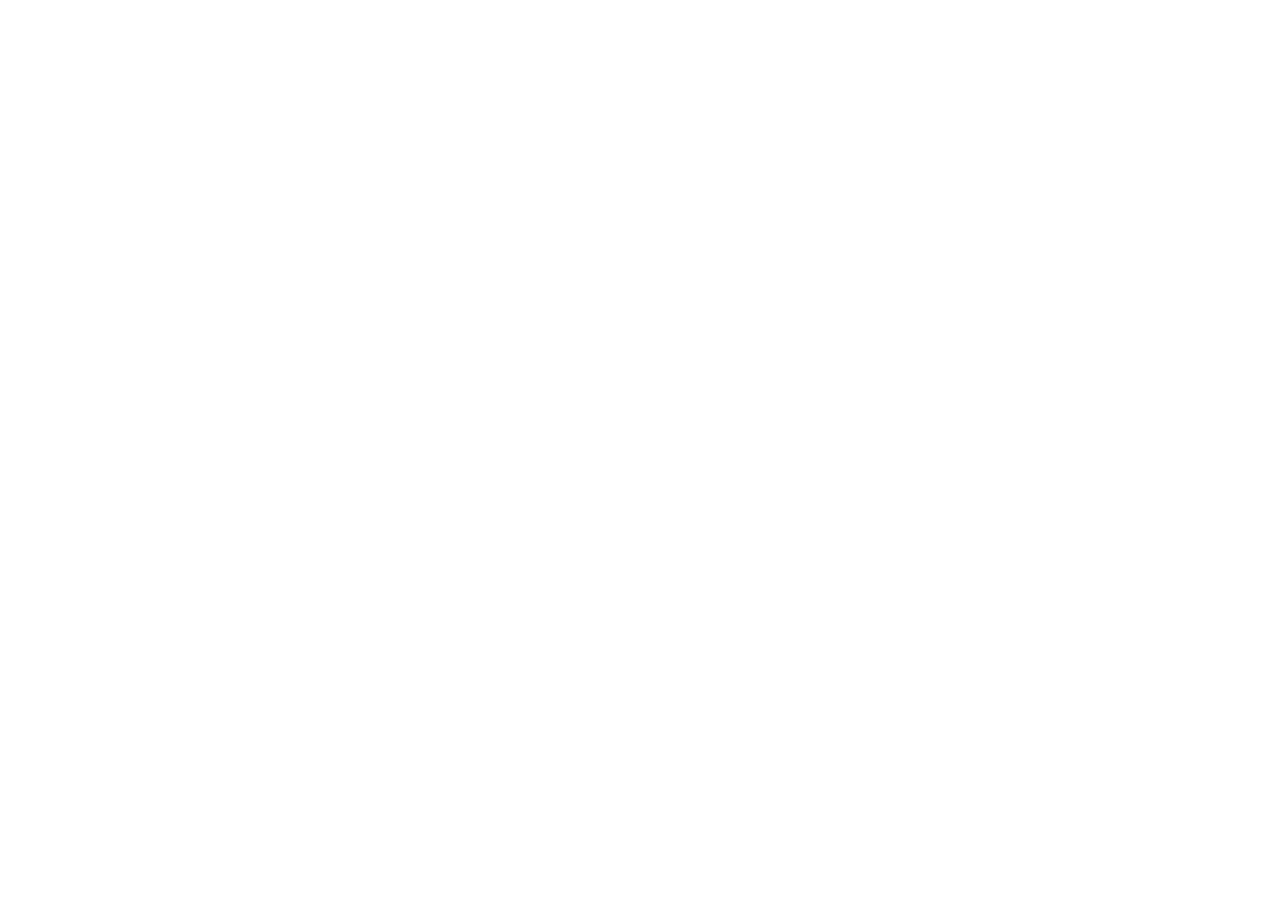
==== index.html @ 6072746e "Updates" ====
<!doctype html>
<html lang="es">
  <head>
    <meta charset="UTF-8" />
    <link rel="icon" type="image/svg+xml" href="/patitasbellasosorno-site/favicon.svg" />
    <meta name="viewport" content="width=device-width, initial-scale=1.0" />

    <!-- SEO: los valores definitivos se inyectan en runtime desde `config`
         (seo.titulo_pagina / seo.descripcion_meta) en la Fase 2. -->
    <title>AgendaBook — Agenda tu cita online</title>
    <meta name="description" content="Sistema de agendamiento online. Consulta disponibilidad y reserva tu cita." />

    <!-- Tema antes del primer pintado (evita el parpadeo). Debe correr síncrono
         y por eso vive aquí y no en el bundle. Replica la precedencia de
         ThemeProvider: elección guardada ?? default del cliente (config
         cacheado) ?? preferencia del sistema. -->
    <script>
      ;(function () {
        try {
          var stored = localStorage.getItem('agendabook:theme')
          var theme =
            stored === 'light' || stored === 'dark' ? stored : null
          if (!theme) {
            var raw = localStorage.getItem('agendabook:config')
            var config = raw ? JSON.parse(raw) : null
            var preferred = config && config['negocio.tema_default']
            if (preferred === 'claro') theme = 'light'
            else if (preferred === 'oscuro') theme = 'dark'
          }
          if (!theme) {
            theme = window.matchMedia('(prefers-color-scheme: dark)').matches
              ? 'dark'
              : 'light'
          }
          document.documentElement.setAttribute('data-theme', theme)
        } catch (e) {
          // sin acceso a storage: se usa el tema por defecto del CSS
        }
      })()
    </script>

    <link rel="preconnect" href="https://fonts.googleapis.com" />
    <link rel="preconnect" href="https://fonts.gstatic.com" crossorigin />
    <link
      href="https://fonts.googleapis.com/css2?family=Inter:wght@400;500;600;700;800&family=JetBrains+Mono:wght@400;600&display=swap"
      rel="stylesheet"
    />
    <script type="module" crossorigin src="/patitasbellasosorno-site/assets/index-vwF0lk4x.js"></script>
    <link rel="stylesheet" crossorigin href="/patitasbellasosorno-site/assets/index-Bf5cLgYM.css">
  </head>
  <body>
    <div id="root"></div>
  </body>
</html>
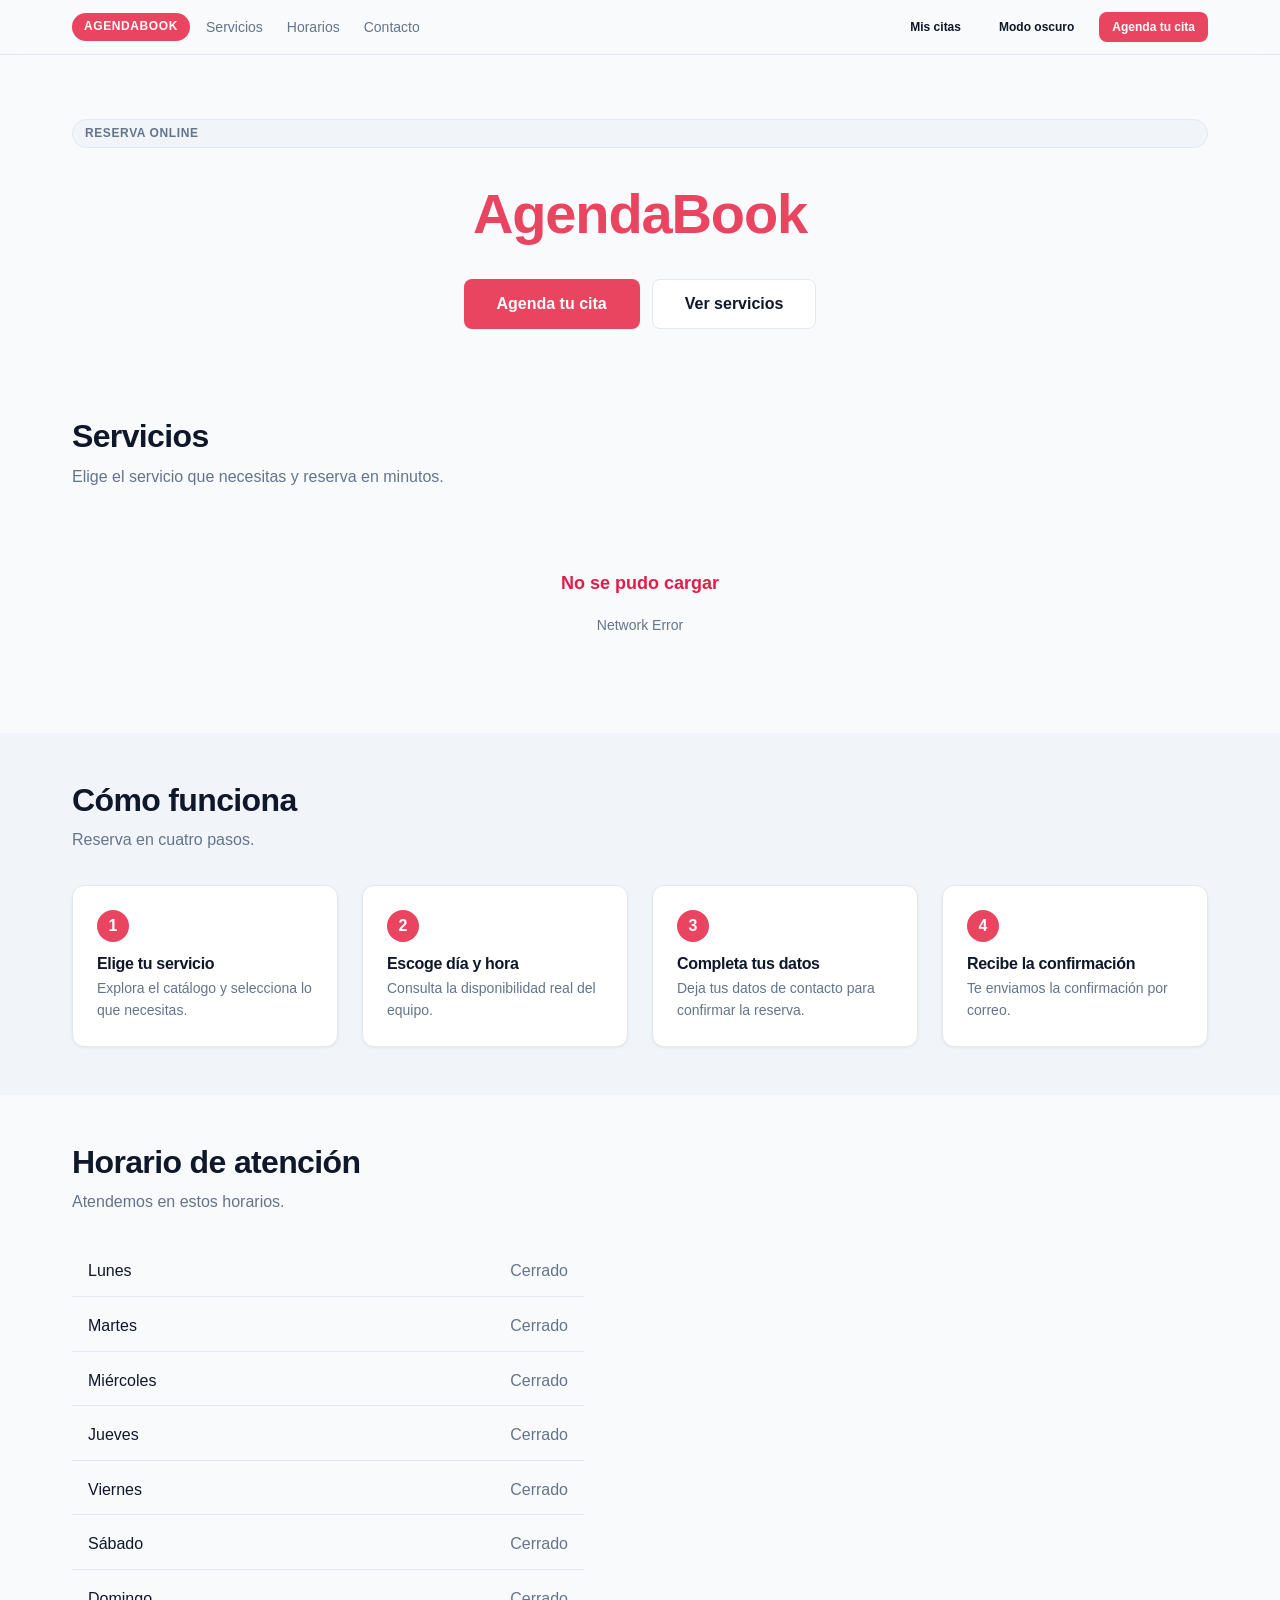
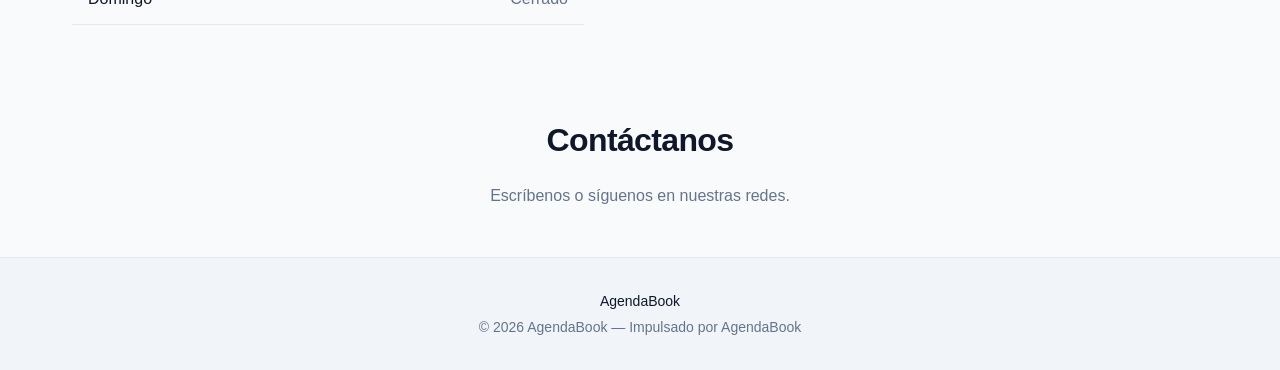
==== commit 298fcc8d: "Updates" ====
--- a/index.html
+++ b/index.html
@@ -2,7 +2,7 @@
 <html lang="es">
   <head>
     <meta charset="UTF-8" />
-    <link rel="icon" type="image/svg+xml" href="/patitasbellasosorno-site/favicon.svg" />
+    <link rel="icon" type="image/svg+xml" href="/favicon.svg" />
     <meta name="viewport" content="width=device-width, initial-scale=1.0" />
 
     <!-- SEO: los valores definitivos se inyectan en runtime desde `config`
@@ -45,8 +45,8 @@
       href="https://fonts.googleapis.com/css2?family=Inter:wght@400;500;600;700;800&family=JetBrains+Mono:wght@400;600&display=swap"
       rel="stylesheet"
     />
-    <script type="module" crossorigin src="/patitasbellasosorno-site/assets/index-vwF0lk4x.js"></script>
-    <link rel="stylesheet" crossorigin href="/patitasbellasosorno-site/assets/index-Bf5cLgYM.css">
+    <script type="module" crossorigin src="/assets/index-CkXLoan4.js"></script>
+    <link rel="stylesheet" crossorigin href="/assets/index-BlpPN8uC.css">
   </head>
   <body>
     <div id="root"></div>
--- a/assets/index-BlpPN8uC.css
+++ b/assets/index-BlpPN8uC.css
@@ -0,0 +1 @@
+button,input,optgroup,select,textarea{margin:0;font-family:inherit;font-size:100%;line-height:1.15}button,[type=button],[type=reset],[type=submit]{appearance:button}button::-moz-focus-inner{border-style:none;padding:0}[type=button]::-moz-focus-inner{border-style:none;padding:0}[type=reset]::-moz-focus-inner{border-style:none;padding:0}[type=submit]::-moz-focus-inner{border-style:none;padding:0}textarea{resize:vertical;overflow:auto}fieldset{border:0}legend{padding:0}progress{vertical-align:baseline}[type=search]{appearance:textfield;outline-offset:-2px}[type=search]::-webkit-search-decoration{-webkit-appearance:none}::-webkit-file-upload-button{-webkit-appearance:button;font:inherit}*,:before,:after{box-sizing:border-box}*{margin:0;padding:0}html{-webkit-text-size-adjust:100%;-moz-text-size-adjust:100%;text-size-adjust:100%}body{flex-direction:column;min-height:100vh;display:flex}img,picture,video,canvas,svg{max-width:100%;display:block}input,button,textarea,select{font:inherit;color:inherit;background:0 0;border:none}button{cursor:pointer}ul,ol{list-style:none}a{color:inherit;text-decoration:none;transition:color .15s cubic-bezier(.4,0,.2,1)}table{border-collapse:collapse;border-spacing:0}[hidden]{display:none!important}body{color:var(--color-text);-webkit-font-smoothing:antialiased;-moz-osx-font-smoothing:grayscale;font-family:Inter,-apple-system,BlinkMacSystemFont,Segoe UI,Roboto,Helvetica,Arial,sans-serif;font-size:1rem;font-weight:400;line-height:1.6}h1,h2,h3,h4,h5,h6{letter-spacing:-.02em;color:var(--color-text);font-weight:700;line-height:1.2}h1{font-size:clamp(2rem,5vw,3.5rem);font-weight:800}h2{font-size:2rem}h3{font-size:1.5rem}h4{font-size:1.125rem}p{color:var(--color-text);font-size:1rem}small{font-size:.875rem}strong{font-weight:600}code,kbd,samp{font-family:JetBrains Mono,Fira Code,ui-monospace,SFMono-Regular,Menlo,Consolas,monospace;font-size:.9em}.text-muted{color:var(--color-text-muted)}.text-center{text-align:center}.text-accent{color:var(--color-accent)}.text-primary{color:var(--color-primary)}:root{scroll-behavior:smooth;font-size:16px}body{background-color:var(--color-bg);color:var(--color-text);transition:background-color .25s cubic-bezier(.4,0,.2,1),color .25s cubic-bezier(.4,0,.2,1)}#root{flex-direction:column;flex:1;min-height:100vh;display:flex}.app-main{flex:1}@media (prefers-reduced-motion:reduce){html{scroll-behavior:auto}*,:before,:after{transition-duration:.01ms!important;animation-duration:.01ms!important;animation-iteration-count:1!important}}:root{--lightningcss-light:initial;--lightningcss-dark: ;color-scheme:light;--color-primary:#1a1a2e;--color-primary-contrast:#fff;--color-accent:#e94560;--color-accent-contrast:#fff;--color-bg:#f8fafc;--color-bg-subtle:#f1f5f9;--color-surface:#fff;--color-surface-strong:#f8fafc;--color-text:#0f172a;--color-text-muted:#64748b;--color-border:#e2e8f0;--color-success:#059669;--color-danger:#e11d48;--color-warning:#b45309;--shadow-sm:0 1px 3px #0f172a0f;--shadow-md:0 4px 12px #0f172a14;--shadow-lg:0 8px 24px #0f172a1f}[data-theme=dark]{--lightningcss-light: ;--lightningcss-dark:initial;color-scheme:dark;--color-primary:#6366f1;--color-primary-contrast:#fff;--color-accent:#e94560;--color-accent-contrast:#fff;--color-bg:#0b1020;--color-bg-subtle:#111831;--color-surface:#151d38;--color-surface-strong:#1b2445;--color-text:#f1f5f9;--color-text-muted:#94a3b8;--color-border:#26304f;--color-success:#34d399;--color-danger:#fb7185;--color-warning:#fbbf24;--shadow-sm:0 1px 3px #0006;--shadow-md:0 4px 12px #00000080;--shadow-lg:0 8px 24px #0009}.container{width:100%;max-width:1200px;margin-inline:auto;padding-inline:1rem}@media (width>=768px){.container{padding-inline:2rem}}.container--narrow{max-width:800px}.stack{flex-direction:column;gap:1rem;display:flex}.stack--sm{gap:.5rem}.stack--lg{gap:2rem}.cluster{flex-wrap:wrap;align-items:center;gap:.75rem;display:flex}.grid{grid-template-columns:1fr;gap:1.5rem;display:grid}@media (width>=768px){.grid{grid-template-columns:repeat(2,1fr)}}@media (width>=1024px){.grid{grid-template-columns:repeat(3,1fr)}}@media (width>=768px){.grid--2{grid-template-columns:repeat(2,1fr)}}.section{padding-block:2.5rem}.section--tight{padding-block:1.5rem}.section--loose{padding-block:4rem}.header{z-index:50;background-color:color-mix(in srgb, var(--color-bg) 85%, transparent);border-bottom:1px solid var(--color-border);-webkit-backdrop-filter:blur(12px);backdrop-filter:blur(12px);position:sticky;top:0}.header__content{justify-content:space-between;align-items:center;gap:1rem;padding-block:.75rem;display:flex}.header__brand{align-items:center;gap:.75rem;min-width:0;font-size:1.125rem;font-weight:700;display:inline-flex}.header__brand-name{letter-spacing:.05em;text-transform:uppercase;white-space:nowrap;text-overflow:ellipsis;background-color:var(--color-accent);max-width:100%;color:var(--color-accent-contrast);border-radius:9999px;padding:.25rem .75rem;font-size:.75rem;font-weight:600;display:inline-block;overflow:hidden}.header__logo{border-radius:8px;width:auto;height:2rem}.header__actions{align-items:center;gap:.75rem;margin-left:auto;display:flex}@media (width<=767px){.header__content{flex-wrap:wrap;justify-content:center;row-gap:.5rem}.header__actions{margin-left:0}}.navbar__list{align-items:center;gap:1.5rem;display:flex}.navbar__link{color:var(--color-text-muted);font-size:.875rem;font-weight:500}.navbar__link:hover{color:var(--color-accent)}@media (width<=767px){.navbar{display:none}}.lang-switcher{border:1px solid var(--color-border);border-radius:9999px;align-items:center;display:inline-flex;overflow:hidden}.lang-switcher__btn{color:var(--color-text-muted);padding:.25rem .75rem;font-size:.75rem;font-weight:600}.lang-switcher__btn--active{background-color:var(--color-accent);color:var(--color-accent-contrast)}.footer{background-color:var(--color-bg-subtle);border-top:1px solid var(--color-border);text-align:center;margin-top:auto;padding-block:2rem}.footer__content{flex-direction:column;gap:.25rem;display:flex}.footer__text{color:var(--color-text-muted);font-size:.875rem}.footer__highlight{color:var(--color-text);font-weight:500}.footer__social{flex-wrap:wrap;justify-content:center;align-items:center;gap:.75rem;margin-block:.5rem;display:flex}.footer__social-label{letter-spacing:.05em;text-transform:uppercase;color:var(--color-text-muted);font-size:.75rem;font-weight:600}.footer__social-list{flex-wrap:wrap;justify-content:center;align-items:center;gap:.75rem;display:flex}.footer__social-link{background-color:var(--color-surface);border:1px solid var(--color-border);width:2.25rem;height:2.25rem;color:var(--color-text-muted);border-radius:9999px;justify-content:center;align-items:center;transition:color .15s cubic-bezier(.4,0,.2,1),border-color .15s cubic-bezier(.4,0,.2,1),transform .15s cubic-bezier(.4,0,.2,1);display:flex}.footer__social-link:hover{color:var(--color-accent);border-color:var(--color-accent);transform:translateY(-1px)}.btn{cursor:pointer;-webkit-user-select:none;user-select:none;border:1px solid #0000;border-radius:8px;justify-content:center;align-items:center;gap:.5rem;padding:.75rem 1.5rem;font-family:Inter,-apple-system,BlinkMacSystemFont,Segoe UI,Roboto,Helvetica,Arial,sans-serif;font-size:.875rem;font-weight:600;line-height:1;transition:background-color .15s cubic-bezier(.4,0,.2,1),border-color .15s cubic-bezier(.4,0,.2,1),color .15s cubic-bezier(.4,0,.2,1),transform .15s cubic-bezier(.4,0,.2,1),box-shadow .15s cubic-bezier(.4,0,.2,1);display:inline-flex}.btn:hover{transform:translateY(-1px)}.btn:active{transform:translateY(0)}.btn:focus-visible{outline:2px solid var(--color-accent);outline-offset:2px}.btn:disabled,.btn[aria-disabled=true]{opacity:.5;cursor:not-allowed;box-shadow:none;transform:none}.btn--primary{background-color:var(--color-primary);color:var(--color-primary-contrast)}.btn--primary:hover{box-shadow:var(--shadow-md)}.btn--accent{background-color:var(--color-accent);color:var(--color-accent-contrast)}.btn--accent:hover{box-shadow:var(--shadow-md)}.btn--secondary{background-color:var(--color-surface);color:var(--color-text);border-color:var(--color-border)}.btn--secondary:hover{background-color:var(--color-bg-subtle);border-color:var(--color-accent)}.btn--ghost{color:var(--color-text);background-color:#0000}.btn--ghost:hover{background-color:var(--color-bg-subtle)}.btn--danger{background-color:var(--color-surface);color:var(--color-danger);border-color:var(--color-danger)}.btn--danger:hover{background-color:var(--color-danger);color:var(--color-primary-contrast)}.btn--sm{padding:.5rem .75rem;font-size:.75rem}.btn--lg{padding:1rem 2rem;font-size:1rem}.btn--block{width:100%}.card{background-color:var(--color-surface);border:1px solid var(--color-border);box-shadow:var(--shadow-sm);border-radius:12px;flex-direction:column;gap:.75rem;padding:1.5rem;transition:transform .25s cubic-bezier(.4,0,.2,1),box-shadow .25s cubic-bezier(.4,0,.2,1),border-color .25s cubic-bezier(.4,0,.2,1);display:flex}.card__header{justify-content:space-between;align-items:center;gap:.75rem;display:flex}.card__title{font-size:1.125rem;font-weight:700}.card__text{color:var(--color-text-muted);font-size:.875rem;line-height:1.6}.card__footer{border-top:1px solid var(--color-border);align-items:center;gap:.75rem;margin-top:auto;padding-top:.75rem;display:flex}.card--interactive{cursor:pointer}.card--interactive:hover{border-color:var(--color-accent);box-shadow:var(--shadow-md);transform:translateY(-3px)}.card--selected{border-color:var(--color-accent);box-shadow:0 0 0 2px var(--color-accent) inset}.badge{letter-spacing:.05em;text-transform:uppercase;background-color:var(--color-bg-subtle);color:var(--color-text-muted);border:1px solid var(--color-border);border-radius:9999px;align-items:center;gap:.25rem;padding:.25rem .75rem;font-size:.75rem;font-weight:600;display:inline-flex}.badge--accent{background-color:var(--color-accent);color:var(--color-accent-contrast);border-color:#0000}.badge--success{color:var(--color-success);border-color:var(--color-success)}.badge--warning{color:var(--color-warning);border-color:var(--color-warning)}.badge--danger{color:var(--color-danger);border-color:var(--color-danger)}.form{flex-direction:column;gap:1rem;display:flex}.form__row{grid-template-columns:1fr;gap:1rem;display:grid}@media (width>=768px){.form__row{grid-template-columns:repeat(2,1fr)}}.field{flex-direction:column;gap:.5rem;display:flex}.field__label{color:var(--color-text);font-size:.875rem;font-weight:500}.field__hint{color:var(--color-text-muted);font-size:.75rem}.field__error{color:var(--color-danger);font-size:1rem;font-weight:500;line-height:1.6}.field__link{color:color-mix(in srgb, var(--color-accent) 80%, var(--color-text));text-underline-offset:2px;text-decoration:underline;transition:filter .15s cubic-bezier(.4,0,.2,1)}.field__link:hover,.field__link:focus-visible{filter:brightness(1.15)}.field__control{width:100%;color:var(--color-text);background-color:var(--color-surface);border:1px solid var(--color-border);border-radius:8px;padding:.75rem 1rem;font-size:1rem;transition:border-color .15s cubic-bezier(.4,0,.2,1),box-shadow .15s cubic-bezier(.4,0,.2,1)}.field__control::placeholder{color:var(--color-text-muted)}.field__control:focus{border-color:var(--color-accent);box-shadow:0 0 0 3px color-mix(in srgb, var(--color-accent) 25%, transparent);outline:none}.field--invalid .field__control{border-color:var(--color-danger)}textarea.field__control{resize:vertical;min-height:8rem}.privacy__toggle{text-underline-offset:2px;align-items:center;gap:.25rem;text-decoration:underline;display:inline-flex}.privacy__chevron{transition:transform .15s cubic-bezier(.4,0,.2,1)}.privacy__toggle[aria-expanded=true] .privacy__chevron{transform:rotate(180deg)}.privacy__aviso{color:var(--color-text-muted);background-color:var(--color-bg-subtle);border:1px solid var(--color-border);border-radius:8px;margin-top:.5rem;padding:.75rem;font-size:.75rem}.honeypot{clip:rect(0 0 0 0);white-space:nowrap;border:0;width:1px;height:1px;margin:-1px;padding:0;position:absolute;overflow:hidden}.modal{width:calc(100% - 2rem);max-width:640px;color:var(--color-text);background:0 0;border:none;margin:auto;padding:0}.modal::backdrop{-webkit-backdrop-filter:blur(4px);backdrop-filter:blur(4px);background-color:#02061799}.modal__content{background-color:var(--color-surface);border:1px solid var(--color-border);max-height:85vh;box-shadow:var(--shadow-lg);border-radius:16px;flex-direction:column;display:flex;overflow:hidden}.modal__header{border-bottom:1px solid var(--color-border);justify-content:space-between;align-items:center;gap:1rem;padding:1.5rem;display:flex}.modal__title{font-size:1.125rem;font-weight:700}.modal__close{width:2rem;height:2rem;color:var(--color-text-muted);border-radius:9999px;justify-content:center;align-items:center;transition:background-color .15s cubic-bezier(.4,0,.2,1),color .15s cubic-bezier(.4,0,.2,1);display:inline-flex}.modal__close:hover{background-color:var(--color-bg-subtle);color:var(--color-text)}.modal__body{padding:1.5rem;overflow-y:auto}.modal__footer{border-top:1px solid var(--color-border);justify-content:flex-end;gap:.75rem;padding:1rem 1.5rem;display:flex}.loader{border:2px solid var(--color-border);border-top-color:var(--color-accent);border-radius:50%;width:1.5rem;height:1.5rem;animation:.7s linear infinite loader-spin;display:inline-block}.loader--lg{border-width:3px;width:2.5rem;height:2.5rem}.loader__label{color:var(--color-text-muted);margin-left:.5rem;font-size:.875rem}@keyframes loader-spin{to{transform:rotate(360deg)}}.status-feedback{text-align:center;flex-direction:column;justify-content:center;align-items:center;gap:1rem;padding:3rem 1rem;display:flex}.status-feedback__title{font-size:1.125rem;font-weight:700}.status-feedback__text{max-width:26rem;color:var(--color-text-muted);font-size:.875rem}.status-feedback__note{max-width:26rem;color:var(--color-text-muted);font-size:.75rem}.status-feedback--error .status-feedback__title{color:var(--color-danger)}.toast{background-color:var(--color-surface);min-width:16rem;max-width:24rem;color:var(--color-text);border:1px solid var(--color-border);box-shadow:var(--shadow-lg);border-left-width:4px;border-radius:8px;align-items:flex-start;gap:.75rem;padding:1rem;display:flex}.toast__body{flex:1}.toast__title{font-size:.875rem;font-weight:600}.toast__message{color:var(--color-text-muted);font-size:.75rem}.toast--success{border-left-color:var(--color-success)}.toast--error{border-left-color:var(--color-danger)}.toast--warning{border-left-color:var(--color-warning)}.toast-region{z-index:1100;flex-direction:column;gap:.75rem;display:flex;position:fixed;bottom:1.5rem;right:1.5rem}.home{flex-direction:column;display:flex}.home__hero{text-align:center;padding-block:4rem 2.5rem}.home__logo{border-radius:12px;width:auto;height:4rem;margin-inline:auto}.home__title{color:var(--color-accent);font-size:clamp(2rem,5vw,3.5rem)}.home__tagline{max-width:40rem;color:var(--color-text-muted);margin-inline:auto;font-size:1.125rem}.home__cta{justify-content:center}.home__section{padding-block:3rem}.home__section--subtle{background-color:var(--color-bg-subtle)}.home__section-header{max-width:42rem;margin-bottom:2rem}.home__section-title{margin-bottom:.5rem;font-size:2rem}.home__section-subtitle{color:var(--color-text-muted);font-size:1rem}.service-card__price{color:var(--color-text);font-size:1rem;font-weight:600}.professional-card__photo{object-fit:cover;border-radius:9999px;width:4.5rem;height:4.5rem}.professional-card__photo--empty{background-color:var(--color-bg-subtle);color:var(--color-text-muted);justify-content:center;align-items:center;font-size:1.125rem;font-weight:700;display:flex}.professional-card__specs{flex-direction:column;gap:.5rem;margin-top:auto;padding-top:.75rem;display:flex}.professional-card__specs-label{letter-spacing:.05em;text-transform:uppercase;color:var(--color-text-muted);font-size:.75rem;font-weight:600}.schedule{gap:.25rem;max-width:32rem;display:grid}.schedule__row{border-bottom:1px solid var(--color-border);justify-content:space-between;align-items:center;padding:.75rem 1rem;display:flex}.schedule__day{font-weight:500}.schedule__hours{color:var(--color-text-muted);font-variant-numeric:tabular-nums}.steps{grid-template-columns:1fr;gap:1.5rem;display:grid}@media (width>=768px){.steps{grid-template-columns:repeat(2,1fr)}}@media (width>=1024px){.steps{grid-template-columns:repeat(4,1fr)}}.step{background-color:var(--color-surface);border:1px solid var(--color-border);box-shadow:var(--shadow-sm);border-radius:12px;padding:1.5rem}.step__index{background-color:var(--color-accent);width:2rem;height:2rem;color:var(--color-accent-contrast);border-radius:9999px;justify-content:center;align-items:center;margin-bottom:.75rem;font-weight:700;display:flex}.step__title{margin-bottom:.25rem;font-size:1rem}.step__text{color:var(--color-text-muted);font-size:.875rem}.booking__title{margin-bottom:1.5rem}.booking__actions{justify-content:flex-end;margin-top:2rem}.booking-code{color:var(--color-accent);font-family:JetBrains Mono,Fira Code,ui-monospace,SFMono-Regular,Menlo,Consolas,monospace;font-size:1.125rem;font-weight:700}.booking-step__title{margin-bottom:.5rem}.booking-step__hint{color:var(--color-text-muted);margin-bottom:1rem;font-size:.875rem}.booking-option,.service-card--selectable{text-align:left}.wizard-steps{flex-wrap:wrap;gap:.75rem;margin-bottom:2rem;display:flex}.wizard-steps__item{color:var(--color-text-muted);align-items:center;gap:.5rem;font-size:.875rem;display:flex}.wizard-steps__item--active{color:var(--color-text);font-weight:600}.wizard-steps__item--done{color:var(--color-success)}.wizard-steps__index{border:1px solid var(--color-border);border-radius:9999px;justify-content:center;align-items:center;width:1.75rem;height:1.75rem;font-size:.75rem;display:flex}.wizard-steps__item--active .wizard-steps__index{background-color:var(--color-accent);color:var(--color-accent-contrast);border-color:#0000}.wizard-steps__item--done .wizard-steps__index{border-color:var(--color-success);color:var(--color-success)}.calendar{background-color:var(--color-surface);border:1px solid var(--color-border);box-shadow:var(--shadow-sm);border-radius:12px;padding:1rem}.calendar__header{justify-content:space-between;align-items:center;margin-bottom:.75rem;display:flex}.calendar__month{font-weight:700}.calendar__weekdays,.calendar__grid{grid-template-columns:repeat(7,1fr);gap:.25rem;display:grid}.calendar__weekday{text-align:center;text-transform:uppercase;color:var(--color-text-muted);font-size:.75rem}.calendar__day{aspect-ratio:1;border:1px solid #0000;border-radius:8px;justify-content:center;align-items:center;font-size:.875rem;display:flex}.calendar__day--outside{opacity:.4}.calendar__day--available{background-color:color-mix(in srgb, var(--color-success) 15%, transparent);border-color:var(--color-success);cursor:pointer}.calendar__day--full,.calendar__day--closed{background-color:var(--color-bg-subtle);color:var(--color-text-muted)}.calendar__day--disabled{opacity:.4;color:var(--color-text-muted)}.calendar__day--selected{background-color:var(--color-accent);border-color:var(--color-accent);color:var(--color-accent-contrast)}.calendar__legend{flex-wrap:wrap;gap:.75rem;margin-top:1rem;font-size:.75rem;display:flex}.calendar__legend-item{color:var(--color-text-muted);align-items:center;gap:.25rem;display:inline-flex}.calendar__legend-item:before{content:"";border-radius:8px;width:.75rem;height:.75rem}.calendar__legend-item--available:before{background-color:color-mix(in srgb, var(--color-success) 25%, transparent);border:1px solid var(--color-success)}.calendar__legend-item--full:before,.calendar__legend-item--closed:before{background-color:var(--color-bg-subtle)}.calendar__legend-item--disabled:before{border:1px dashed var(--color-text-muted)}.slots{margin-top:1.5rem}.slots__grid{grid-template-columns:repeat(auto-fill,minmax(4.5rem,1fr));gap:.5rem;display:grid}.slot{border:1px solid var(--color-border);border-radius:8px;justify-content:center;align-items:center;padding:.5rem;font-size:.875rem;display:flex}.slot--free{background-color:var(--color-surface);color:var(--color-text);cursor:pointer}.slot--free:hover{border-color:var(--color-accent)}.slot--busy{background-color:var(--color-bg-subtle);color:var(--color-text-muted);text-decoration:line-through}.slot--selected{background-color:var(--color-accent);border-color:var(--color-accent);color:var(--color-accent-contrast)}.summary{background-color:var(--color-surface);border:1px solid var(--color-border);box-shadow:var(--shadow-sm);border-radius:12px;padding:1rem}.summary__row{border-bottom:1px solid var(--color-border);justify-content:space-between;gap:1rem;padding-block:.5rem;display:flex}.summary__row:last-child{border-bottom:none}.summary__label{color:var(--color-text-muted);font-size:.875rem}.summary__value{text-align:right;font-weight:500}.appointments__header{flex-wrap:wrap;justify-content:space-between;align-items:center;gap:.75rem;margin-bottom:1.5rem;display:flex}.appointments__title{margin-bottom:.25rem}.appointments__subtitle{color:var(--color-text-muted);font-size:.875rem}.appointments__session{align-items:center;gap:.75rem;display:flex}.appointments__user{font-size:.875rem;font-weight:500}.appointments__list{margin-top:1rem}.appointment-card__meta{flex-direction:column;gap:.25rem;font-size:.875rem;display:flex}.appointment-card__label{min-width:7rem;color:var(--color-text-muted);display:inline-block}.appointment-card__actions{gap:.5rem}.modify-panel{margin-top:1rem}.appointments__filters{color:var(--color-text-muted);flex-wrap:wrap;gap:1rem;margin-block:1rem;font-size:.875rem;display:flex}.check{cursor:pointer;align-items:center;gap:.5rem;display:inline-flex}.login-button{justify-content:center;margin-top:.75rem;display:flex}.admin__actions{margin-bottom:1rem}.admin__form{flex-direction:column;gap:1rem;margin-bottom:1.5rem;padding:1rem;display:flex}.admin__list{margin-top:1rem}.contact{text-align:center;padding-block:3rem}.contact__intro{max-width:42rem;margin-inline:auto}.contact__channels{flex-wrap:wrap;justify-content:center;gap:.75rem;margin-top:2rem;display:flex}.contact__channel{border:1px solid var(--color-border);background-color:var(--color-surface);color:var(--color-text);border-radius:9999px;align-items:center;gap:.5rem;padding:.5rem 1rem;font-weight:500;transition:border-color .15s cubic-bezier(.4,0,.2,1),color .15s cubic-bezier(.4,0,.2,1);display:inline-flex}.contact__channel:hover,.contact__channel:focus-visible{border-color:var(--color-accent);color:var(--color-accent)}.contact__email{color:var(--color-text-muted);margin-top:1rem;font-size:.875rem}
